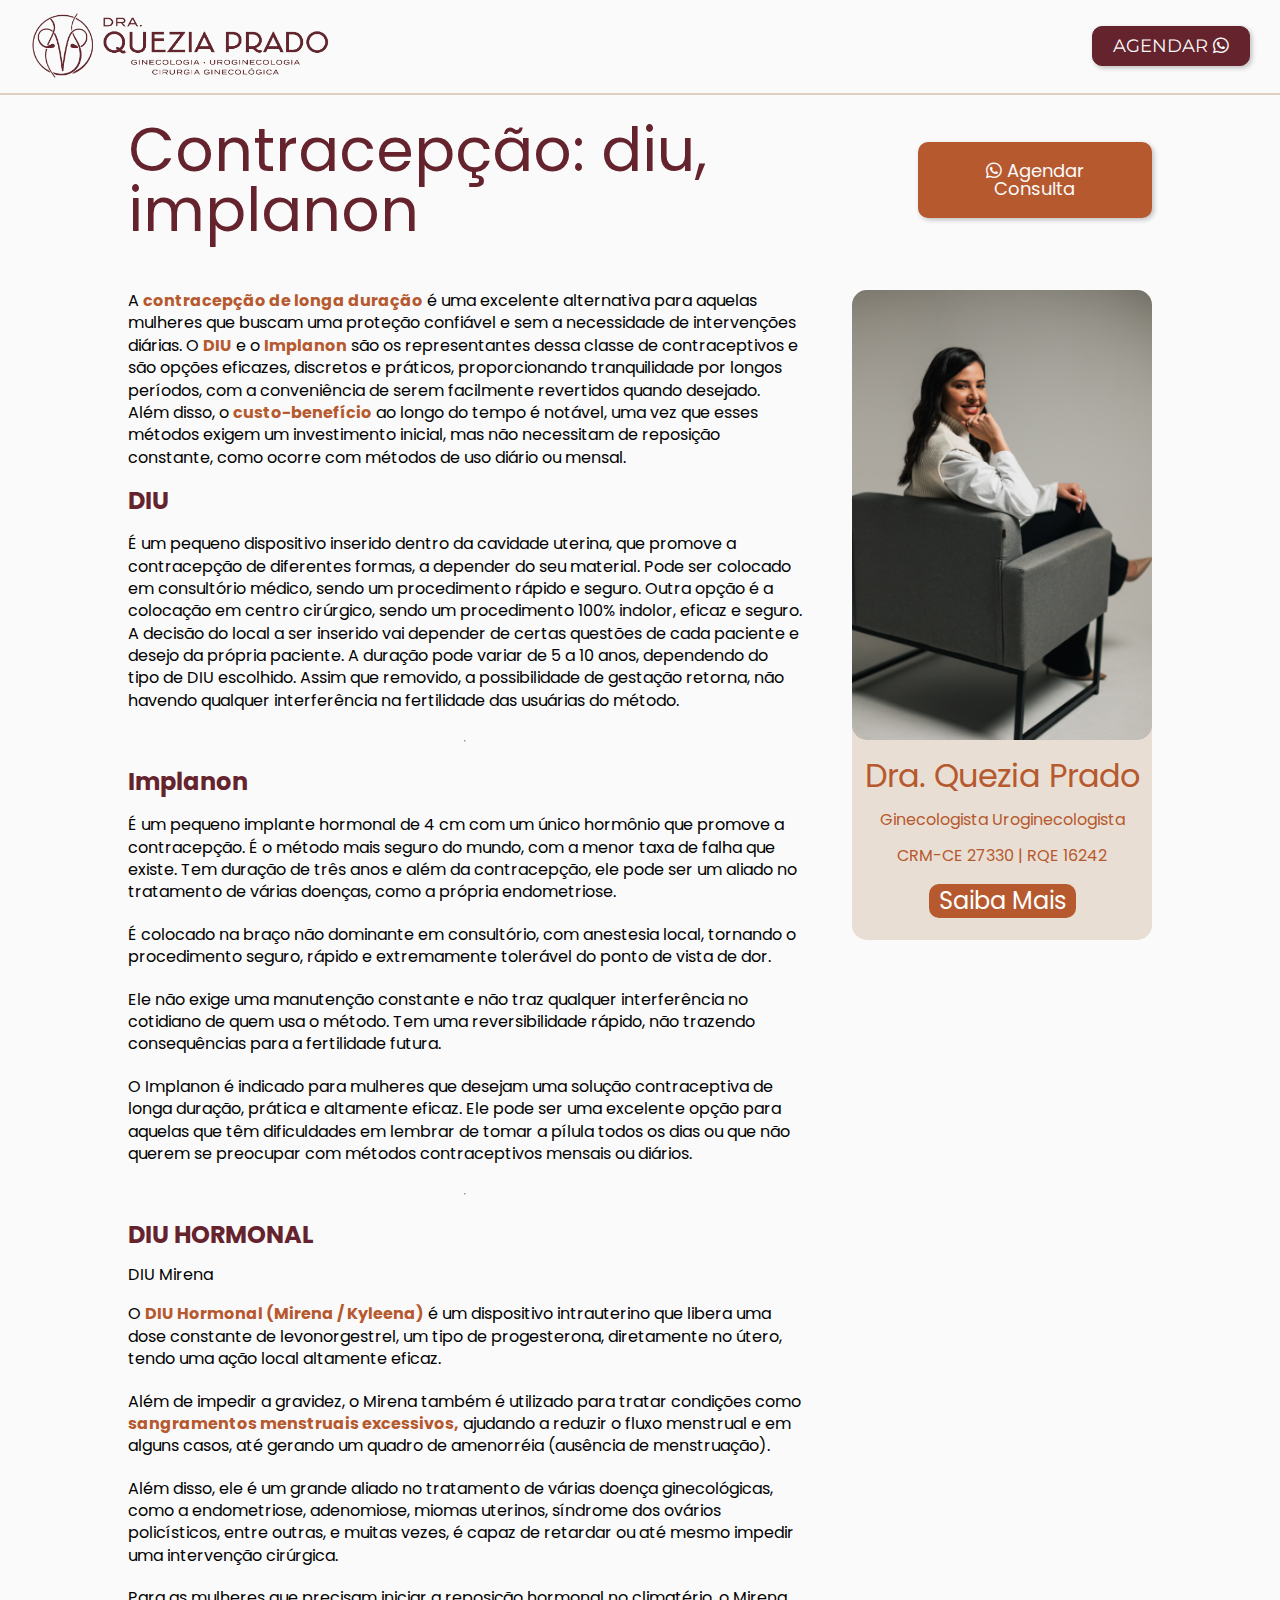
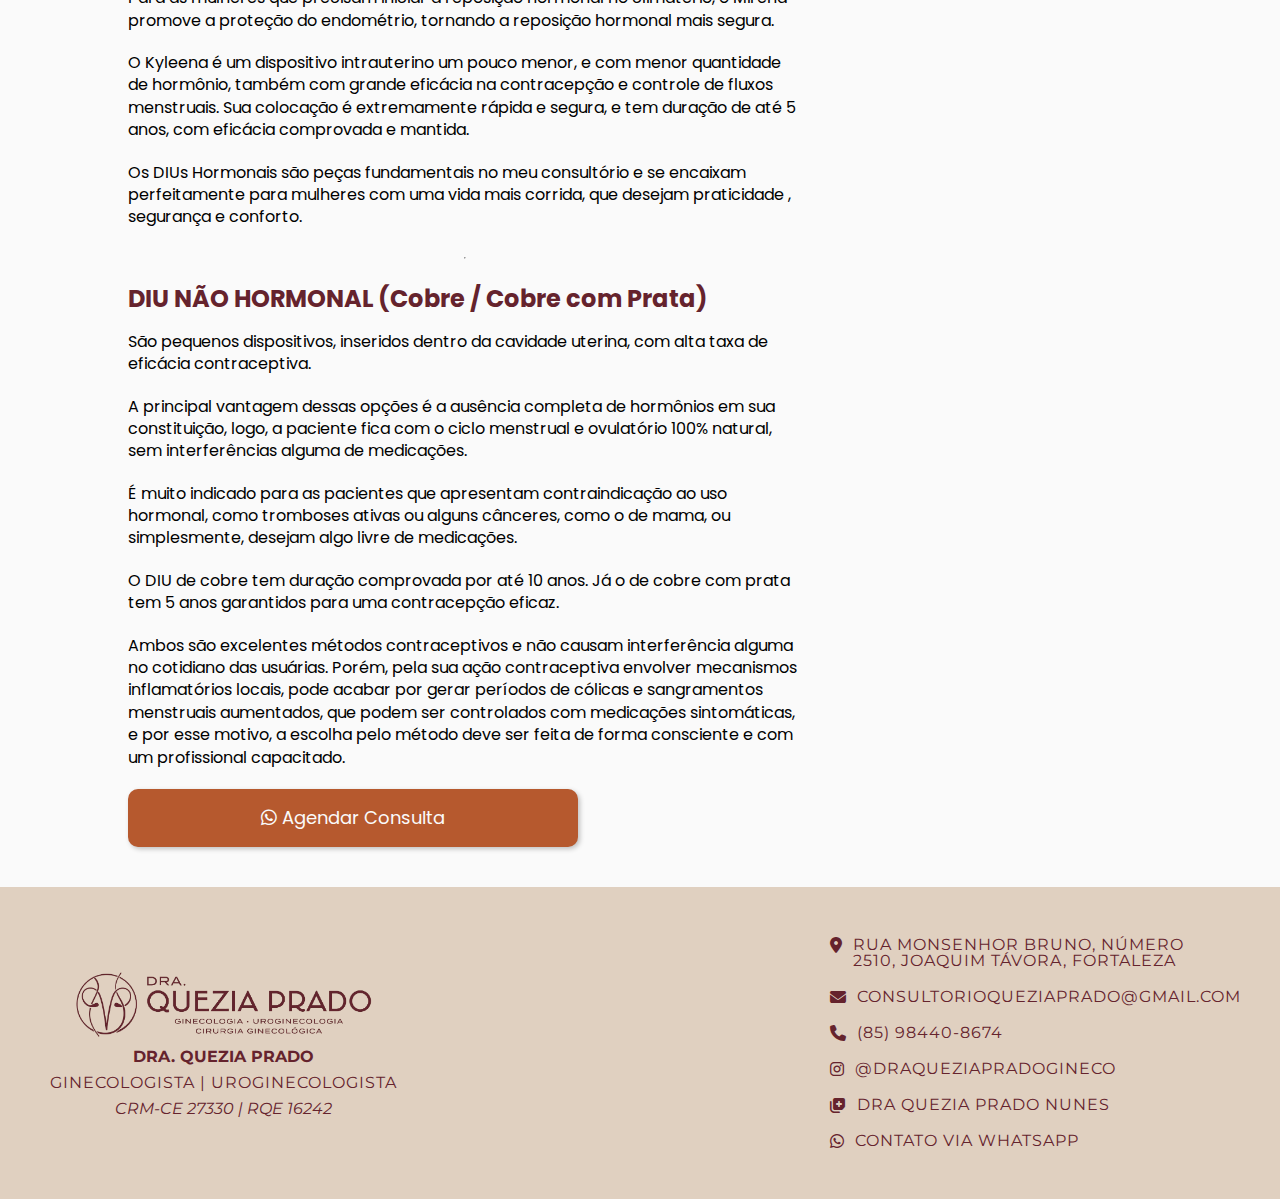
==== pages/contracepcao.html @ 1bacc3a7 "fix: ajustes visual e adição de paginas" ====
<!DOCTYPE html>
<html lang="pt-BR">


<head>
  <meta charset="UTF-8">
  <meta name="viewport" content="width=device-width, initial-scale=1.0">
  <meta name="description" content="Consultório de Dra. Quezia Prado, Ginecologista e Uroginecologista em Fortaleza. Agende sua consulta online.">
  <meta name="keywords" content="ginecologia, Contracepção: diu, implanon saúde feminina, Dra. Quezia Prado, atendimento ginecológico, consulta ginecológica">
  <meta name="author" content="Dra. Quezia Prado">
  <meta name="robots" content="index, follow">

  <title>Dra. Quezia Prado | Ginecologista Uroginecologista</title>

  <link rel="icon" href="./favicon.ico" type="image/x-icon">

  <link rel="stylesheet" href="https://cdnjs.cloudflare.com/ajax/libs/font-awesome/6.4.2/css/all.min.css" integrity="sha384-w4lch0MzdoKsljzU2lf4mUjfpylydZZZQsRzEzXnpPRAE2F5ikS9V3f4f7Er4y+w" crossorigin="anonymous">

  <link rel="preload" href="https://fonts.googleapis.com/css2?family=Roboto:wght@400;700&display=swap" as="font" type="font/woff2" crossorigin="anonymous">

  <link rel="stylesheet" href="https://cdnjs.cloudflare.com/ajax/libs/font-awesome/6.4.2/css/all.min.css">

  <link rel="preconnect" href="https://fonts.googleapis.com">
  <link rel="preconnect" href="https://fonts.gstatic.com" crossorigin>
  <link href="https://fonts.googleapis.com/css2?family=Montserrat:ital,wght@0,100..900;1,100..900&family=Poppins:ital,wght@0,100;0,200;0,300;0,400;0,500;0,600;0,700;0,800;0,900;1,100;1,200;1,300;1,400;1,500;1,600;1,700;1,800;1,900&display=swap" rel="stylesheet">


  <link rel="stylesheet" href="https://cdn.jsdelivr.net/npm/swiper@11/swiper-bundle.min.css">
  <script src="https://cdn.jsdelivr.net/npm/swiper@11/swiper-bundle.min.js"></script>



  <link rel="stylesheet" href="../style.css">
</head>

<body>
  <header class="cabecalho">
    <a href="../index.html" title="Ir para a página inicial">
      <img class="cabecalho_logo" src="../assets/logo.png" alt="Logotipo da Dra. Quezia Prado" loading="lazy">
    </a>
    <a target="_blank" class="cabecalho_botao" href="https://wa.me/85984408674" role="button">
      Agendar
      <i class="fa-brands fa-whatsapp"></i>
    </a>
  </header>

  <main>
    <section class="atendimento_container">
      <div class="atendimento_cabecalho">
        <h2 class="atendimento_titulo">Contracepção: diu, implanon</h2>
        <a target="_blank" class="inicio_infos_botao" href="https://wa.me/85984408674" role="button" aria-label="Agendar consulta com Dra. Quezia Prado">
          <i class="fa-brands fa-whatsapp"></i>
          Agendar Consulta
        </a>
      </div>
      <div class="atendimento_infos">
        <div class="atendimentos_textos">
          <p>A <span>contracepção de longa duração</span> é uma excelente alternativa para aquelas mulheres que buscam uma proteção confiável e sem a necessidade de intervenções diárias. O <span>DIU</span> e o <span>Implanon</span> são os representantes dessa classe de contraceptivos e são opções eficazes, discretos e práticos, proporcionando tranquilidade por longos períodos, com a conveniência de serem facilmente revertidos quando desejado. Além disso, o <span>custo-benefício</span> ao longo do tempo é notável, uma vez que esses métodos exigem um investimento inicial, mas não necessitam de reposição constante, como ocorre com métodos de uso diário ou mensal.
          </p>
          <h3>DIU</h3>
          <p>É um pequeno dispositivo inserido dentro da cavidade uterina, que promove a contracepção de diferentes formas, a depender do seu material. Pode ser colocado em consultório médico, sendo um procedimento rápido e seguro. Outra opção é a colocação em centro cirúrgico, sendo um procedimento 100% indolor, eficaz e seguro. A decisão do local a ser inserido vai depender de certas questões de cada paciente e desejo da própria paciente. A duração pode variar de 5 a 10 anos, dependendo do tipo de DIU escolhido. Assim que removido, a possibilidade de gestação retorna, não havendo qualquer interferência na fertilidade das usuárias do método.
          </p>
          <hr>

          <h3>Implanon</h3>
          <p>É um pequeno implante hormonal de 4 cm com um único hormônio que promove a contracepção. É o método mais seguro do mundo, com a menor taxa de falha que existe. Tem duração de três anos e além da contracepção, ele pode ser um aliado no tratamento de várias doenças, como a própria endometriose.
          </p>
          <p>É colocado na braço não dominante em consultório, com anestesia local, tornando o procedimento seguro, rápido e extremamente tolerável do ponto de vista de dor. </p>
          <p>Ele não exige uma manutenção constante e não traz qualquer interferência no cotidiano de quem usa o método. Tem uma reversibilidade rápido, não trazendo consequências para a fertilidade futura. </p>
          <p>O Implanon é indicado para mulheres que desejam uma solução contraceptiva de longa duração, prática e altamente eficaz. Ele pode ser uma excelente opção para aquelas que têm dificuldades em lembrar de tomar a pílula todos os dias ou que não querem se preocupar com métodos contraceptivos mensais ou diários.</p>


          <hr>
          <h3>DIU HORMONAL</h3>
          <h4>DIU Mirena</h4>
          <p>O <span>DIU Hormonal (Mirena / Kyleena)</span> é um dispositivo intrauterino que libera uma dose constante de levonorgestrel, um tipo de progesterona, diretamente no útero, tendo uma ação local altamente eficaz.
          </p>
          <p>
            Além de impedir a gravidez, o Mirena também é utilizado para tratar condições como <span>sangramentos menstruais excessivos,</span> ajudando a reduzir o fluxo menstrual e em alguns casos, até gerando um quadro de amenorréia (ausência de menstruação).
          </p>
          <p>
            Além disso, ele é um grande aliado no tratamento de várias doença ginecológicas, como a endometriose, adenomiose, miomas uterinos, síndrome dos ovários policísticos, entre outras, e muitas vezes, é capaz de retardar ou até mesmo impedir uma intervenção cirúrgica.
          </p>
          <p>
            Para as mulheres que precisam iniciar a reposição hormonal no climatério, o Mirena promove a proteção do endométrio, tornando a reposição hormonal mais segura.
          </p>

          <p>
            O Kyleena é um dispositivo intrauterino um pouco menor, e com menor quantidade de hormônio, também com grande eficácia na contracepção e controle de fluxos menstruais. Sua colocação é extremamente rápida e segura, e tem duração de até 5 anos, com eficácia comprovada e mantida.
          </p>

          <p>
            Os DIUs Hormonais são peças fundamentais no meu consultório e se encaixam perfeitamente para mulheres com uma vida mais corrida, que desejam praticidade , segurança e conforto.
          </p>






          <hr>
          <h3>DIU NÃO HORMONAL (Cobre / Cobre com Prata)</h3>
          <p>São pequenos dispositivos, inseridos dentro da cavidade uterina, com alta taxa de eficácia contraceptiva.
          </p>
          <p>
            A principal vantagem dessas opções é a ausência completa de hormônios em sua constituição, logo, a paciente fica com o ciclo menstrual e ovulatório 100% natural, sem interferências alguma de medicações.
          </p>
          <p>
            É muito indicado para as pacientes que apresentam contraindicação ao uso hormonal, como tromboses ativas ou alguns cânceres, como o de mama, ou simplesmente, desejam algo livre de medicações.
          </p>
          <p>O DIU de cobre tem duração comprovada por até 10 anos. Já o de cobre com prata tem 5 anos garantidos para uma contracepção eficaz. </p>

          <p>Ambos são excelentes métodos contraceptivos e não causam interferência alguma no cotidiano das usuárias. Porém, pela sua ação contraceptiva envolver mecanismos inflamatórios locais, pode acabar por gerar períodos de cólicas e sangramentos menstruais aumentados, que podem ser controlados com medicações sintomáticas, e por esse motivo, a escolha pelo método deve ser feita de forma consciente e com um profissional capacitado. </p>



          <a target="_blank" class="inicio_infos_botao" href="https://wa.me/85984408674" role="button" aria-label="Agendar consulta com Dra. Quezia Prado">
            <i class="fa-brands fa-whatsapp"></i>
            Agendar Consulta
          </a>
        </div>
        <div class="atendimento_card">
          <img src="../assets/foto1.jpg" alt="">
          <h3>Dra. Quezia Prado</h3>
          <p>Ginecologista Uroginecologista</p>
          <p>CRM-CE 27330 | RQE 16242</p>
          <a href="https://www.doctoralia.com.br/quezia-prado-nunes/ginecologista/fortaleza">Saiba Mais</a>
        </div>
      </div>
    </section>





  </main>

  <footer class="rodape">
    <div class="rodape_infos">
      <img class="rodape_infos_logo" src="../assets/logo.png" alt="Logo da Dra. Quezia Prado" aria-label="Logo da Dra. Quezia Prado">
      <p class="rodape_infos_nome">Dra. Quezia Prado</p>
      <p class="rodape_infos_texto">Ginecologista | Uroginecologista</p>
      <p class="rodape_infos_detalhe">CRM-CE 27330 | RQE 16242</p>
    </div>

    <div class="rodape_socials">
      <a href="https://www.google.com/maps/place/R.+Monsenhor+Bruno,+2510+-+Aldeota,+Fortaleza+-+CE,+60115-046/data=!4m2!3m1!1s0x7c748ee496ace9f:0xc2dd5bfd3eecf8b7?sa=X&ved=1t:242&ictx=111" class="rodape_links_icons_item" target="_blank" rel="noopener noreferrer" aria-label="Ver localização no Google Maps">
        <i class="fa-solid fa-location-dot"></i>
        <span>Rua Monsenhor Bruno, número 2510, Joaquim Távora, Fortaleza</span>
      </a>
      <a href="mailto:consultorioqueziaprado@gmail.com" class="rodape_links_icons_item" aria-label="Enviar email para consultorioqueziaprado@gmail.com">
        <i class="fa-solid fa-envelope"></i>
        <span>consultorioqueziaprado@gmail.com</span>
      </a>
      <a href="tel:85984408674" class="rodape_links_icons_item" aria-label="Ligar para (85) 98440-8674">
        <i class="fa-solid fa-phone"></i>
        <span>(85) 98440-8674</span>
      </a>
      <a href="https://www.instagram.com/draqueziapradogineco/" class="rodape_links_icons_item" target="_blank" rel="noopener noreferrer" aria-label="Visitar perfil no Instagram">
        <i class="fa-brands fa-instagram"></i>
        <span>@draqueziapradogineco</span>
      </a>
      <a href="https://www.doctoralia.com.br/quezia-prado-nunes/ginecologista/fortaleza" class="rodape_links_icons_item" target="_blank" rel="noopener noreferrer" aria-label="Visitar perfil no Doctoralia">
        <i class="fa-solid fa-notes-medical"></i>
        <span> Dra Quezia Prado Nunes</span>
      </a>
      <a href="https://wa.me/85984408674" class="rodape_links_icons_item" target="_blank" rel="noopener noreferrer" aria-label="Contatar via WhatsApp">
        <i class="fa-brands fa-whatsapp"></i>
        <span>Contato via WhatsApp</span>
      </a>
    </div>
  </footer>


  <script src="../script.js"></script>
</body>

</html>
---- style.css ----
@import url('./css/reset.css');
@import url('./css/cabecalho.css');
@import url('./css/atendimentos.css');
@import url('./css/atendimento.css');
@import url('./css/contato.css');
@import url('./css/inicio.css');
@import url('./css/rodape.css');
@import url('./css/sobre.css');
@import url('./css/instagram.css');
@import url('./css/agendar.css');
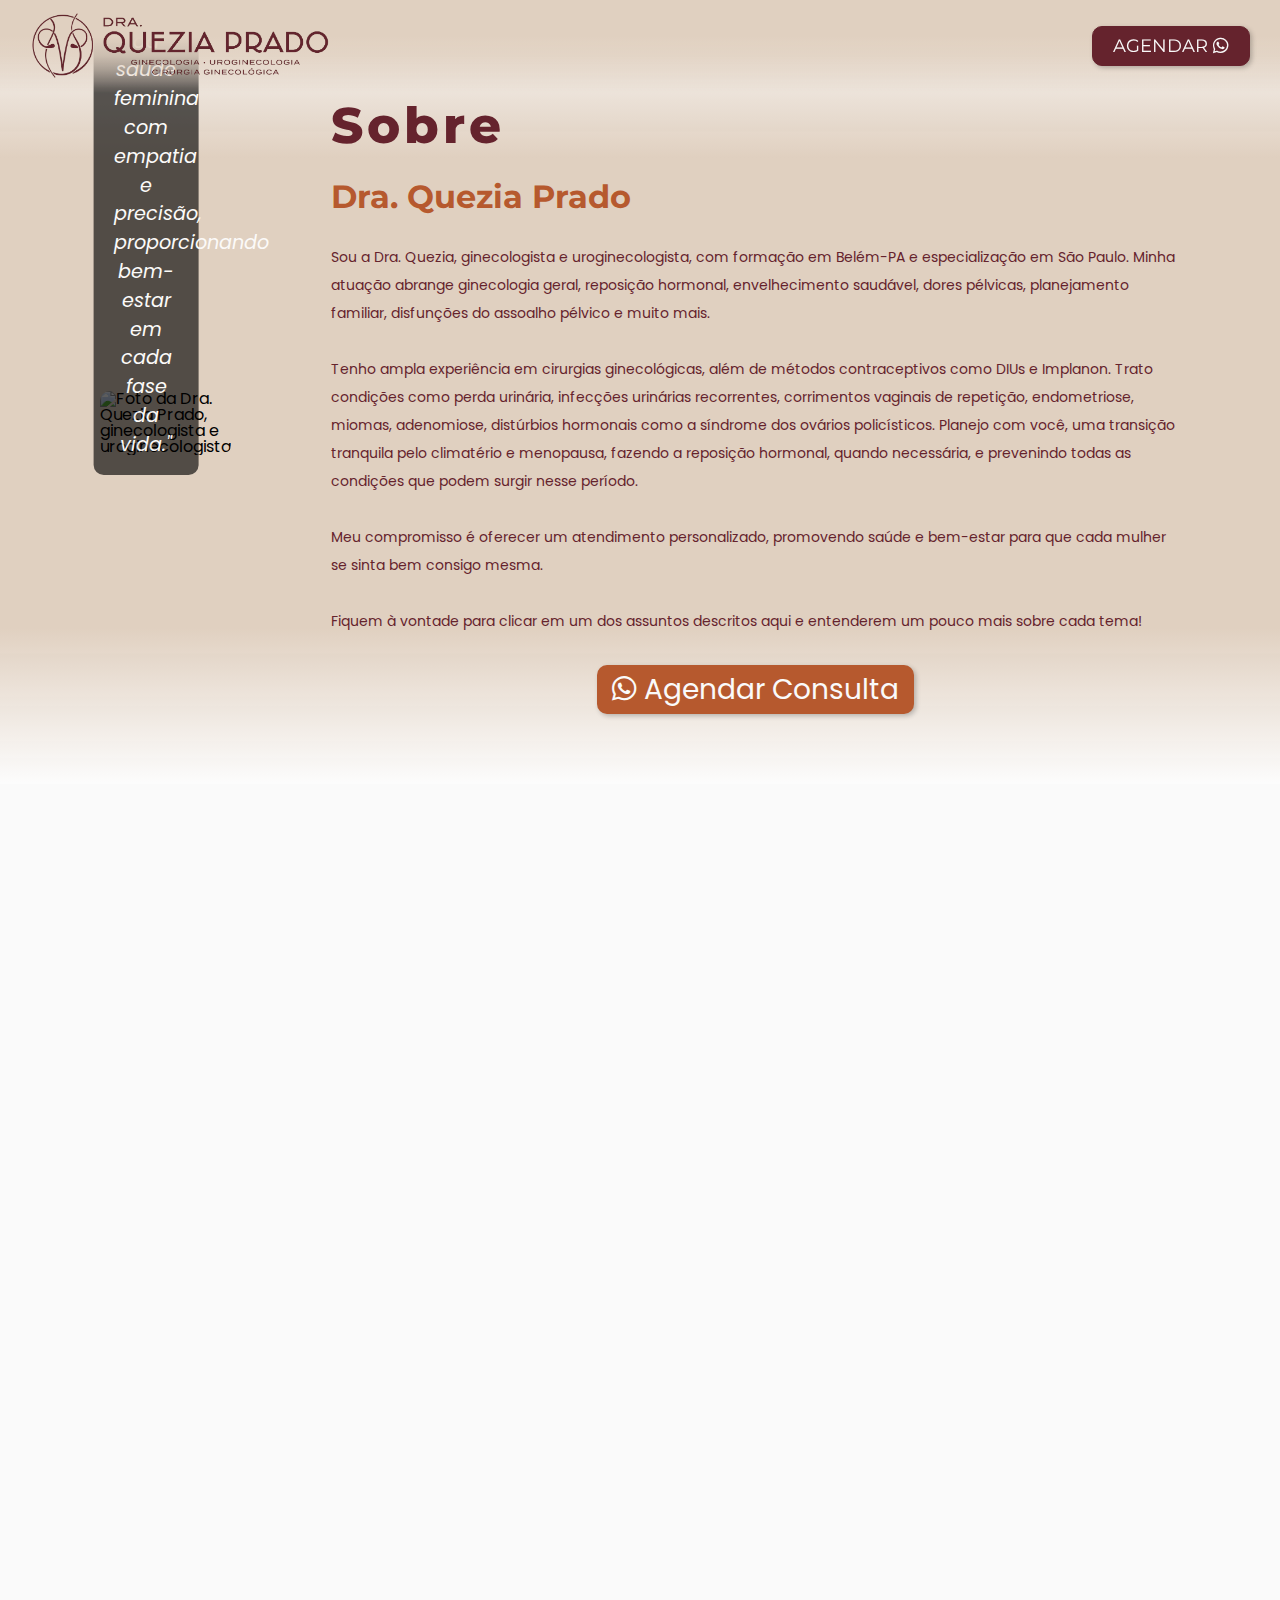
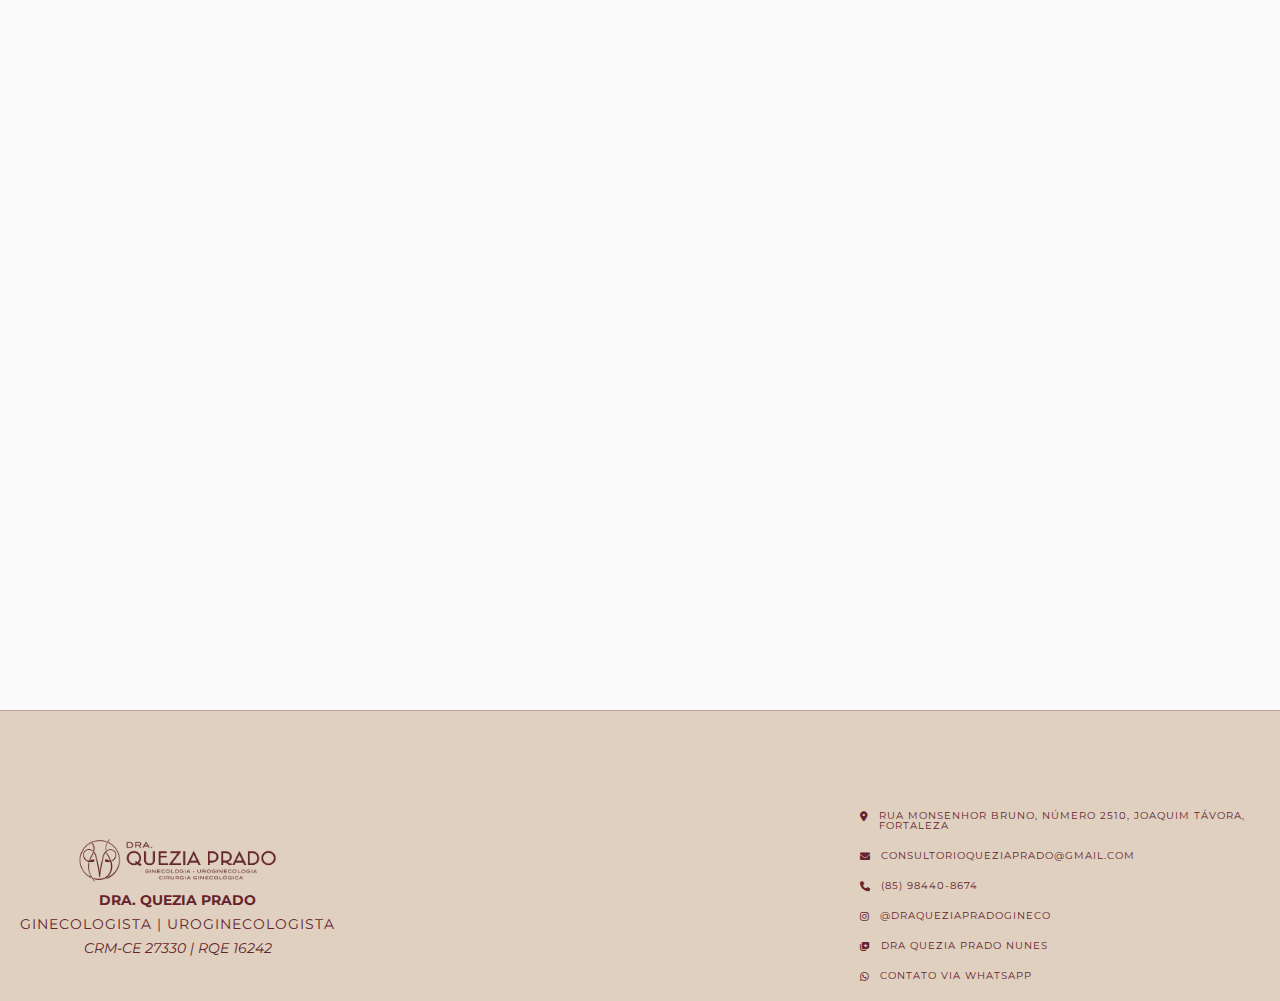
==== commit 549efe91: "ajustes finais" ====
--- a/pages/contracepcao.html
+++ b/pages/contracepcao.html
@@ -12,7 +12,7 @@
 
   <title>Dra. Quezia Prado | Ginecologista Uroginecologista</title>
 
-  <link rel="icon" href="./favicon.ico" type="image/x-icon">
+  <link rel="icon" href="../favicon.ico" type="image/x-icon">
 
   <link rel="stylesheet" href="https://cdnjs.cloudflare.com/ajax/libs/font-awesome/6.4.2/css/all.min.css" integrity="sha384-w4lch0MzdoKsljzU2lf4mUjfpylydZZZQsRzEzXnpPRAE2F5ikS9V3f4f7Er4y+w" crossorigin="anonymous">
 
@@ -45,6 +45,36 @@
   </header>
 
   <main>
+    <section class="sobre detalhes" id="sobre">
+      <div class="sobre_imagem_container">
+        <img class="sobre_imagem_container_foto" src="../assets/foto2.jpg" alt="Foto da Dra. Quezia Prado, ginecologista e uroginecologista" loading="lazy" />
+        <div class="sobre_imagem_container_citacao">
+          "Minha missão é cuidar da saúde feminina com empatia e precisão,
+          proporcionando bem-estar em cada fase da vida."
+        </div>
+      </div>
+
+      <div class="sobre_texto_container">
+        <h2 class="sobre_subtitulo">Sobre</h2>
+        <h3 class="sobre_texto_container_nome">Dra. Quezia Prado</h3>
+        <p class="sobre_texto_container_texto">
+          Sou a Dra. Quezia, ginecologista e uroginecologista, com formação em Belém-PA e especialização em São Paulo. Minha atuação abrange ginecologia geral, reposição hormonal, envelhecimento saudável, dores pélvicas, planejamento familiar, disfunções do assoalho pélvico e muito mais. <br />
+          <br />
+
+          Tenho ampla experiência em cirurgias ginecológicas, além de métodos contraceptivos como DIUs e Implanon. Trato condições como perda urinária, infecções urinárias recorrentes, corrimentos vaginais de repetição, endometriose, miomas, adenomiose, distúrbios hormonais como a síndrome dos ovários policísticos. Planejo com você, uma transição tranquila pelo climatério e menopausa, fazendo a reposição hormonal, quando necessária, e prevenindo todas as condições que podem surgir nesse período. <br /><br />
+
+          Meu compromisso é oferecer um atendimento personalizado, promovendo saúde e bem-estar para que cada mulher se sinta bem consigo mesma. <br /> <br>
+
+          Fiquem à vontade para clicar em um dos assuntos descritos aqui e entenderem um pouco mais sobre cada tema!<br />
+        </p>
+        <a target="_blank" class="inicio_infos_botao grande" href="https://wa.me/85984408674" role="button" aria-label="Agendar consulta com Dra. Quezia Prado">
+          <i class="fa-brands fa-whatsapp"></i>
+          Agendar Consulta
+        </a>
+
+      </div>
+
+    </section>
     <section class="atendimento_container">
       <div class="atendimento_cabecalho">
         <h2 class="atendimento_titulo">Contracepção: diu, implanon</h2>
@@ -66,7 +96,7 @@
           <p>É um pequeno implante hormonal de 4 cm com um único hormônio que promove a contracepção. É o método mais seguro do mundo, com a menor taxa de falha que existe. Tem duração de três anos e além da contracepção, ele pode ser um aliado no tratamento de várias doenças, como a própria endometriose.
           </p>
           <p>É colocado na braço não dominante em consultório, com anestesia local, tornando o procedimento seguro, rápido e extremamente tolerável do ponto de vista de dor. </p>
-          <p>Ele não exige uma manutenção constante e não traz qualquer interferência no cotidiano de quem usa o método. Tem uma reversibilidade rápido, não trazendo consequências para a fertilidade futura. </p>
+          <p>Ele não exige uma manutenção constante e não traz qualquer interferência no cotidiano de quem usa o método. Tem uma reversibilidade rápida, não trazendo consequências para a fertilidade futura. </p>
           <p>O Implanon é indicado para mulheres que desejam uma solução contraceptiva de longa duração, prática e altamente eficaz. Ele pode ser uma excelente opção para aquelas que têm dificuldades em lembrar de tomar a pílula todos os dias ou que não querem se preocupar com métodos contraceptivos mensais ou diários.</p>
 
 
@@ -130,12 +160,90 @@
     </section>
 
 
-
-
+    <section class="instagram feed">
+      <h2 class="instagram_titulo">Feedbacks</h2>
+      <div class="swiper-container">
+        <div class="swiper-wrapper">
+          <img src="../assets/feedback/foto1.jpeg" alt="Foto do Instagram" class="swiper-slide" />
+          <img src="../assets/feedback/foto2.jpeg" alt="Foto do Instagram" class="swiper-slide" />
+          <img src="../assets/feedback/foto3.jpeg" alt="Foto do Instagram" class="swiper-slide" />
+          <img src="../assets/feedback/foto4.jpeg" alt="Foto do Instagram" class="swiper-slide" />
+          <img src="../assets/feedback/foto5.jpeg" alt="Foto do Instagram" class="swiper-slide" />
+          <img src="../assets/feedback/foto6.jpeg" alt="Foto do Instagram" class="swiper-slide" />
+          <img src="../assets/feedback/foto7.jpeg" alt="Foto do Instagram" class="swiper-slide" />
+          <img src="../assets/feedback/foto8.jpeg" alt="Foto do Instagram" class="swiper-slide" />
+          <img src="../assets/feedback/foto9.jpeg" alt="Foto do Instagram" class="swiper-slide" />
+          <img src="../assets/feedback/foto10.jpeg" alt="Foto do Instagram" class="swiper-slide" />
+          <img src="../assets/feedback/foto11.jpeg" alt="Foto do Instagram" class="swiper-slide" />
+          <img src="../assets/feedback/foto12.jpeg" alt="Foto do Instagram" class="swiper-slide" />
+          <img src="../assets/feedback/foto13.jpeg" alt="Foto do Instagram" class="swiper-slide" />
+          <img src="../assets/feedback/foto14.jpeg" alt="Foto do Instagram" class="swiper-slide" />
+        </div>
+        <!-- Botões de navegação -->
+        <div class="swiper-button-next"></div>
+        <div class="swiper-button-prev"></div>
+        <!-- Paginação -->
+        <div class="swiper-pagination"></div>
+      </div>
+    </section>
+
+    <section class="contato" id="contato">
+      <div class="contato_infos">
+        <h2 class="contato_subtitulo">Contato</h2>
+        <p class="contato_texto">Entre em contato para mais informações</p>
+      </div>
+
+      <div class="contato_links">
+        <iframe src="https://www.google.com/maps/embed?pb=!1m18!1m12!1m3!1d3153.3859847296924!2d-38.513486!3d-3.7443577!2m3!1f0!2f0!3f0!3m2!1i1024!2i768!4f13.1!3m3!1m2!1s0x7c748ee496ace9f%3A0xc2dd5bfd3eecf8b7!2sR.%20Monsenhor%20Bruno%2C%202510%20-%20Aldeota%2C%20Fortaleza%20-%20CE%2C%2060115-046!5e0!3m2!1spt-BR!2sbr&maptype=satellite" class="contato_infos_mapa" allowfullscreen="" loading="lazy" referrerpolicy="no-referrer-when-downgrade" aria-label="Mapa da localização no modo satélite">
+        </iframe>
+        <div class="contato_links_icons_container">
+
+          <div class="contato_links_icons">
+            <a href="https://www.google.com/maps/place/R.+Monsenhor+Bruno,+2510+-+Aldeota,+Fortaleza+-+CE,+60115-046/data=!4m2!3m1!1s0x7c748ee496ace9f:0xc2dd5bfd3eecf8b7?sa=X&ved=1t:242&ictx=111" class="contato_links_icons_item" target="_blank" rel="noopener noreferrer" aria-label="Ver no Google Maps">
+              <i class="fa-solid fa-location-dot"></i>
+              <span>Rua Monsenhor Bruno, 2510</span>
+            </a>
+            <a href="mailto:consultorioqueziaprado@gmail.com" class="contato_links_icons_item" aria-label="Enviar email para consultorioqueziaprado@gmail.com">
+              <i class="fa-solid fa-envelope"></i>
+              <span>consultorioqueziaprado</span>
+            </a>
+            <a href="tel:85984408674" class="contato_links_icons_item" aria-label="Ligar para (85) 98440-8674">
+              <i class="fa-solid fa-phone"></i>
+              <span>(85) 98440-8674</span>
+            </a>
+          </div>
+
+          <div class="contato_links_icons">
+
+            <a href="https://www.instagram.com/draqueziapradogineco/" class="contato_links_icons_item" target="_blank" rel="noopener noreferrer" aria-label="Visitar perfil no Instagram">
+              <i class="fa-brands fa-instagram"></i>
+              <span> @draqueziapradogineco</span>
+            </a>
+            <a href="https://www.doctoralia.com.br/quezia-prado-nunes/ginecologista/fortaleza" class="contato_links_icons_item" target="_blank" rel="noopener noreferrer" aria-label="Visitar perfil no Doctoralia">
+              <i class="fa-solid fa-notes-medical"></i>
+              <span> Dra Quezia Prado Nunes</span>
+            </a>
+            <a href="https://wa.me/85984408674" class="contato_links_icons_item" target="_blank" rel="noopener noreferrer" aria-label="Contatar via WhatsApp">
+              <i class="fa-brands fa-whatsapp"></i>
+              <span>Contato via WhatsApp</span>
+            </a>
+          </div>
+
+        </div>
+      </div>
+    </section>
+
+    <section class="banner" id="banner">
+      <div class="banner-infos">
+        <h2>Dra. Quezia Prado</h2>
+        <p>Gostou desse conteúdo? Visite minha página inicial. Nela você vai encontrar muitos outros temas interessantes que podem lhe ajudar!</p>
+        <a target="_blank" href="../index.html" role="button">Conheça Mais</a>
+      </div>
+    </section>
 
   </main>
 
-  <footer class="rodape">
+  <footer class="rodape detalhes">
     <div class="rodape_infos">
       <img class="rodape_infos_logo" src="../assets/logo.png" alt="Logo da Dra. Quezia Prado" aria-label="Logo da Dra. Quezia Prado">
       <p class="rodape_infos_nome">Dra. Quezia Prado</p>
--- a/style.css
+++ b/style.css
@@ -1,10 +1,11 @@
-@import url('./css/reset.css');
-@import url('./css/cabecalho.css');
-@import url('./css/atendimentos.css');
-@import url('./css/atendimento.css');
-@import url('./css/contato.css');
-@import url('./css/inicio.css');
-@import url('./css/rodape.css');
-@import url('./css/sobre.css');
-@import url('./css/instagram.css');
-@import url('./css/agendar.css');+@import url("./css/reset.css");
+@import url("./css/cabecalho.css");
+@import url("./css/atendimentos.css");
+@import url("./css/atendimento.css");
+@import url("./css/contato.css");
+@import url("./css/inicio.css");
+@import url("./css/rodape.css");
+@import url("./css/sobre.css");
+@import url("./css/instagram.css");
+@import url("./css/agendar.css");
+@import url("./css/banner.css");
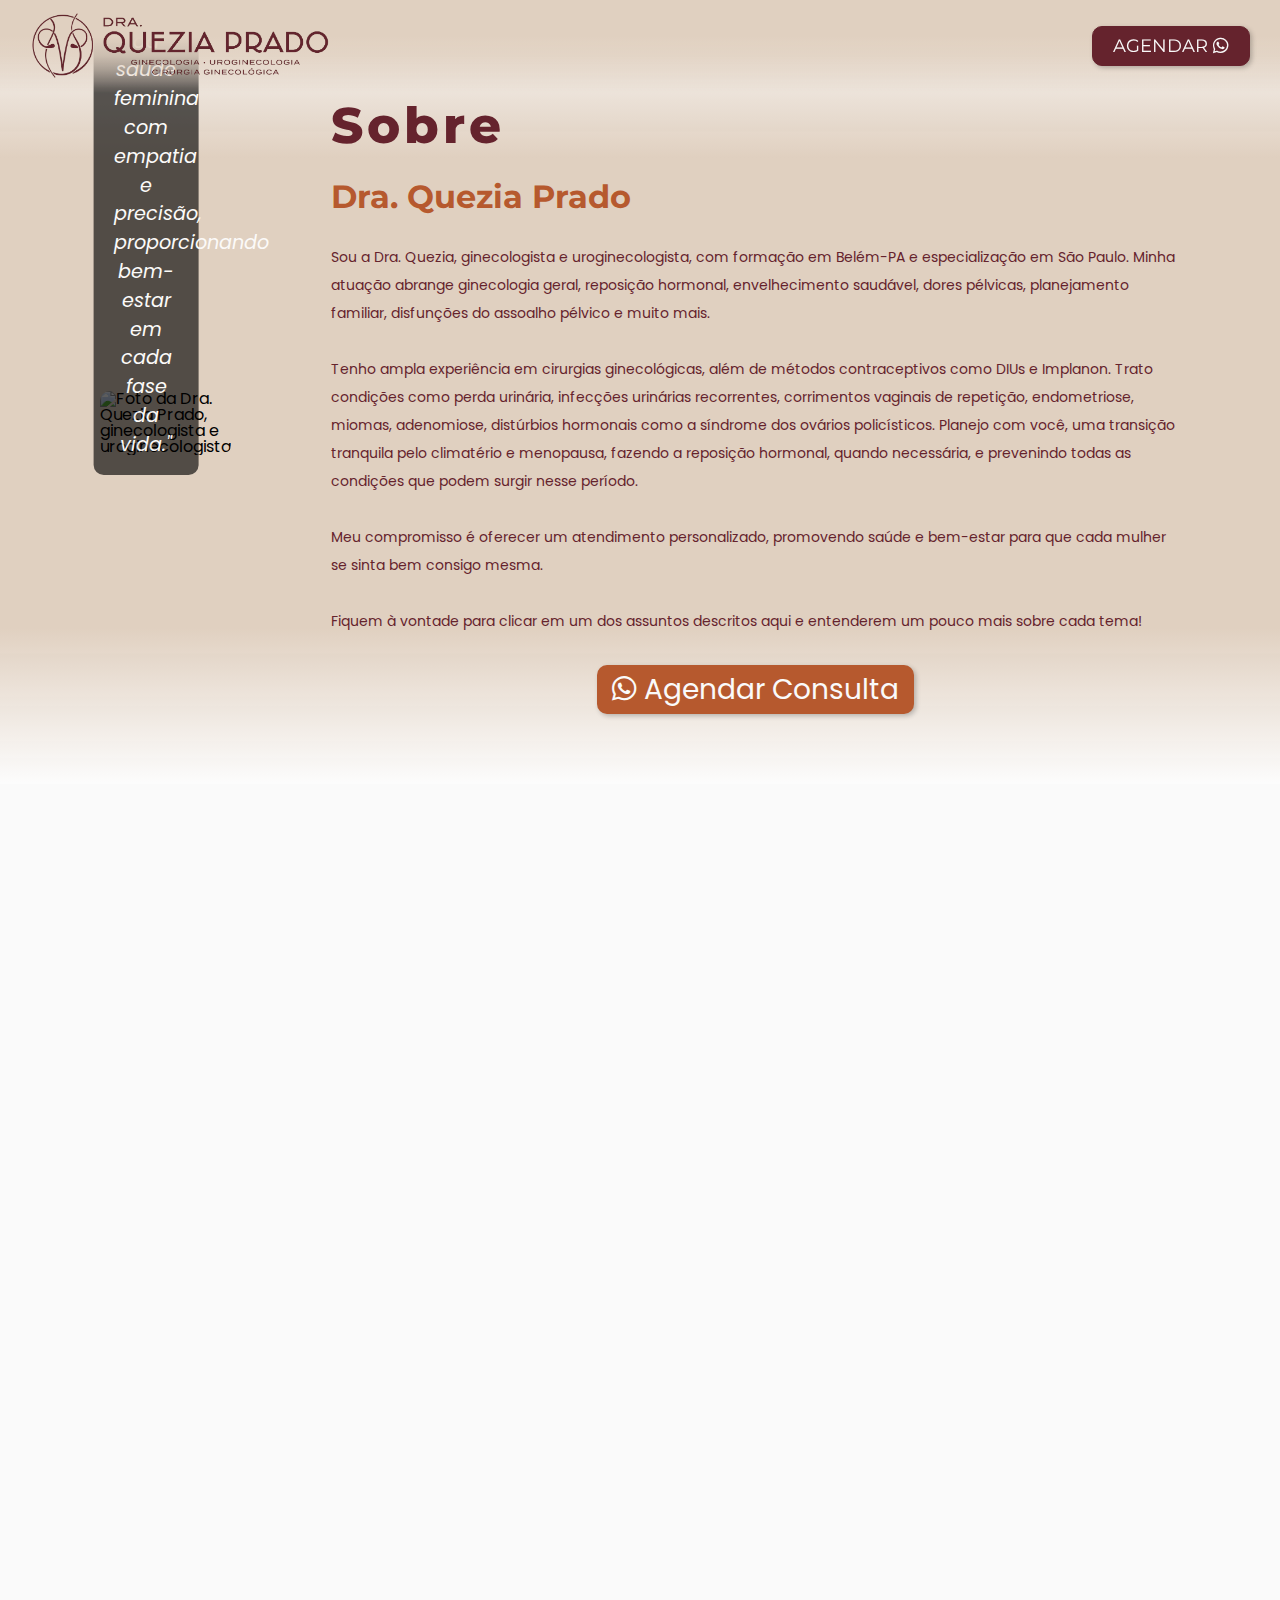
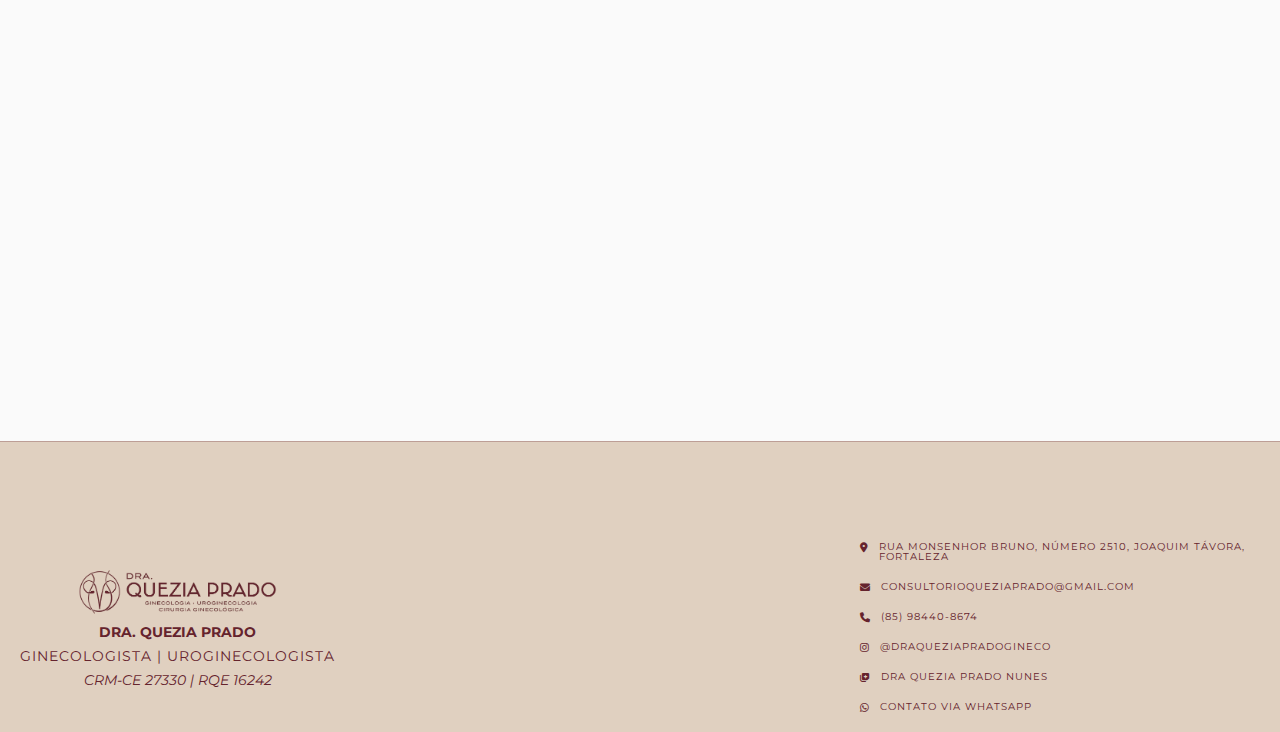
==== commit 2dcb6d26: "fix: ajustes de fotos" ====
--- a/pages/contracepcao.html
+++ b/pages/contracepcao.html
@@ -36,7 +36,7 @@
 <body>
   <header class="cabecalho">
     <a href="../index.html" title="Ir para a página inicial">
-      <img class="cabecalho_logo" src="../assets/logo.png" alt="Logotipo da Dra. Quezia Prado" loading="lazy">
+      <img class="cabecalho_logo" src="../assets/detalhes/logo.png" alt="Logotipo da Dra. Quezia Prado" loading="lazy">
     </a>
     <a target="_blank" class="cabecalho_botao" href="https://wa.me/85984408674" role="button">
       Agendar
@@ -47,7 +47,7 @@
   <main>
     <section class="sobre detalhes" id="sobre">
       <div class="sobre_imagem_container">
-        <img class="sobre_imagem_container_foto" src="../assets/foto2.jpg" alt="Foto da Dra. Quezia Prado, ginecologista e uroginecologista" loading="lazy" />
+        <img class="sobre_imagem_container_foto" src="../assets/fotos/foto2.jpg" alt="Foto da Dra. Quezia Prado, ginecologista e uroginecologista" loading="lazy" />
         <div class="sobre_imagem_container_citacao">
           "Minha missão é cuidar da saúde feminina com empatia e precisão,
           proporcionando bem-estar em cada fase da vida."
@@ -150,7 +150,7 @@
           </a>
         </div>
         <div class="atendimento_card">
-          <img src="../assets/foto1.jpg" alt="">
+          <img src="../assets/fotos/foto7.jpg" alt="">
           <h3>Dra. Quezia Prado</h3>
           <p>Ginecologista Uroginecologista</p>
           <p>CRM-CE 27330 | RQE 16242</p>
@@ -245,7 +245,7 @@
 
   <footer class="rodape detalhes">
     <div class="rodape_infos">
-      <img class="rodape_infos_logo" src="../assets/logo.png" alt="Logo da Dra. Quezia Prado" aria-label="Logo da Dra. Quezia Prado">
+      <img class="rodape_infos_logo" src="../assets/detalhes/logo.png" alt="Logo da Dra. Quezia Prado" aria-label="Logo da Dra. Quezia Prado">
       <p class="rodape_infos_nome">Dra. Quezia Prado</p>
       <p class="rodape_infos_texto">Ginecologista | Uroginecologista</p>
       <p class="rodape_infos_detalhe">CRM-CE 27330 | RQE 16242</p>
